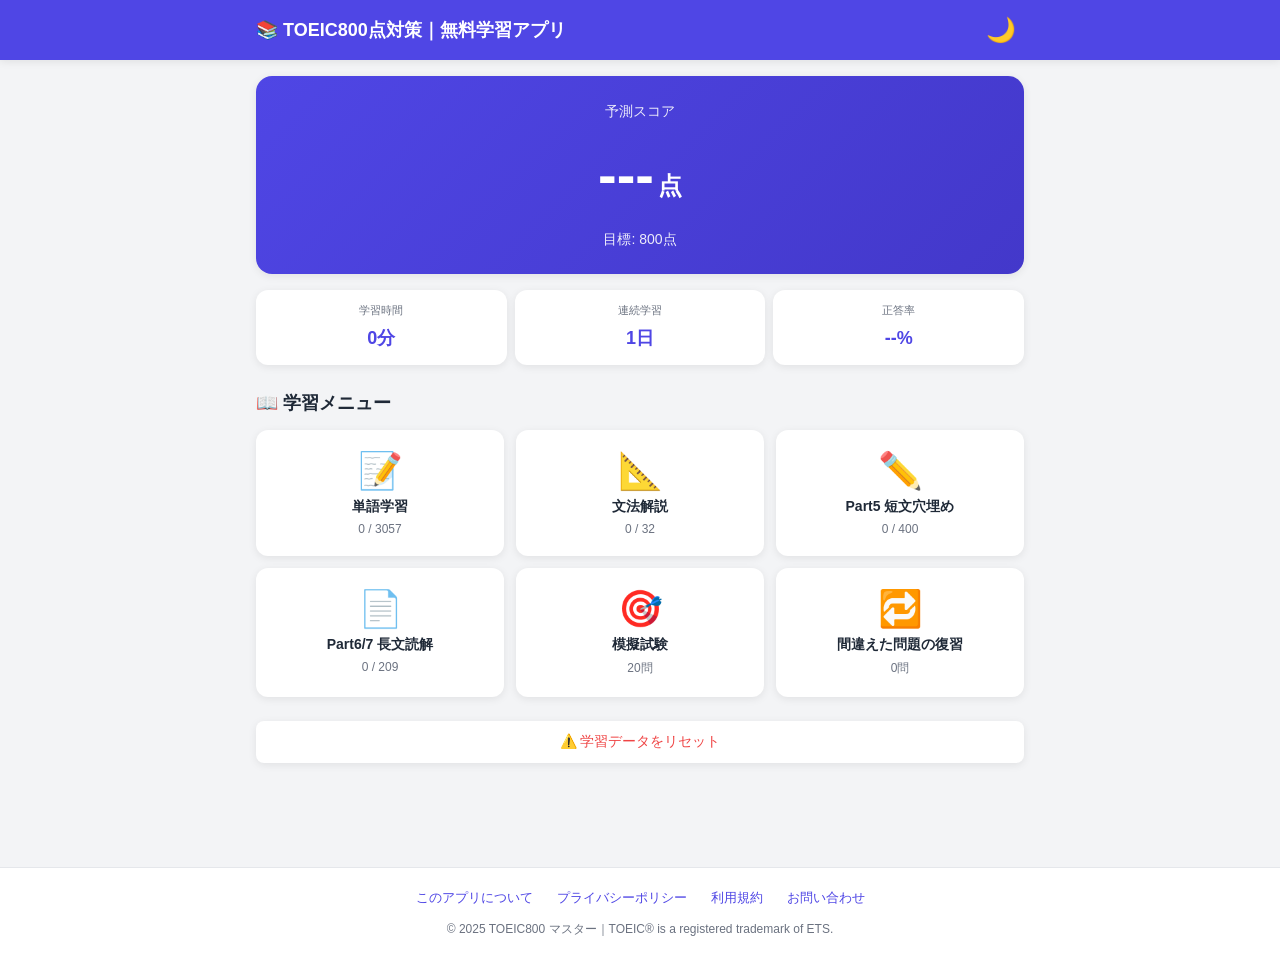
==== index.html @ ad7d113b "Simplify vocab buttons to prev and known only Remove '覚えてない' and '次へ' buttons from vocab screen. '覚え" ====
<!DOCTYPE html>
<html lang="ja">
<head>
  <meta charset="UTF-8">
  <meta name="viewport" content="width=device-width, initial-scale=1.0, maximum-scale=1.0, user-scalable=no">
  <meta name="theme-color" content="#4F46E5">

  <!-- 基本SEO -->
  <title>TOEIC800点対策アプリ｜無料で単語3000語・問題1000問以上を学習</title>
  <meta name="description" content="完全無料のTOEIC800点対策アプリ。単語3000語、文法32項目、Part5・Part6/7問題、模擬試験640問を収録。ログイン不要・スマホ対応・オフライン学習可能。今すぐブラウザで学習開始。">
  <meta name="keywords" content="TOEIC,TOEIC800,TOEIC対策,TOEIC無料,英語学習アプリ,TOEIC単語,TOEIC文法,TOEIC Part5,TOEIC模試,英語アプリ無料">
  <meta name="author" content="TOEIC800 マスター">
  <meta name="robots" content="index, follow">
  <link rel="canonical" href="https://tfb0011.github.io/">

  <!-- OGP（SNSシェア時の表示） -->
  <meta property="og:type" content="website">
  <meta property="og:url" content="https://tfb0011.github.io/">
  <meta property="og:title" content="TOEIC800点対策アプリ｜完全無料・登録不要">
  <meta property="og:description" content="単語3000語・問題1000問以上を無料で。ブラウザで今すぐ学習開始。">
  <meta property="og:image" content="https://tfb0011.github.io/ogp.png">
  <meta property="og:site_name" content="TOEIC800 マスター">
  <meta property="og:locale" content="ja_JP">

  <!-- Twitter Card -->
  <meta name="twitter:card" content="summary_large_image">
  <meta name="twitter:title" content="TOEIC800点対策アプリ｜完全無料">
  <meta name="twitter:description" content="単語3000語・問題1000問以上を無料で。">
  <meta name="twitter:image" content="https://tfb0011.github.io/ogp.png">

  <!-- PWA / アイコン -->
  <link rel="manifest" href="manifest.json">
  <link rel="icon" type="image/svg+xml" href="icon.svg">
  <link rel="apple-touch-icon" href="icon.svg">

  <!-- パフォーマンス：先読み -->
  <link rel="preload" href="style.css" as="style">
  <link rel="preload" href="app.js" as="script">

  <!-- スタイルシート -->
  <link rel="stylesheet" href="style.css">

  <!-- Google AdSense -->
  <script async src="https://pagead2.googlesyndication.com/pagead/js/adsbygoogle.js?client=ca-pub-6536288248858758"
     crossorigin="anonymous"></script>
</head>
<body>
  <!-- ヘッダー -->
  <header class="app-header">
    <div class="header-inner">
      <h1 class="app-title">📚 TOEIC800点対策｜無料学習アプリ</h1>
      <button id="themeToggle" class="theme-toggle" aria-label="テーマ切替">🌙</button>
    </div>
  </header>

  <!-- メインコンテンツ -->
  <main id="mainContent" class="main-content">
    <!-- ホーム画面 -->
    <section id="homeScreen" class="screen active">
      <div class="score-card">
        <div class="score-label">予測スコア</div>
        <div class="score-value"><span id="predictedScore">---</span><span class="score-unit">点</span></div>
        <div class="score-sub">目標: 800点</div>
      </div>

      <div class="stats-grid">
        <div class="stat-box">
          <div class="stat-label">学習時間</div>
          <div class="stat-value" id="totalTime">0分</div>
        </div>
        <div class="stat-box">
          <div class="stat-label">連続学習</div>
          <div class="stat-value" id="streakDays">0日</div>
        </div>
        <div class="stat-box">
          <div class="stat-label">正答率</div>
          <div class="stat-value" id="accuracy">--%</div>
        </div>
      </div>

      <h2 class="section-title">📖 学習メニュー</h2>
      <div class="menu-grid">
        <button class="menu-card" data-screen="vocab">
          <div class="menu-icon">📝</div>
          <div class="menu-title">単語学習</div>
          <div class="menu-progress" id="vocabProgress">0 / 0</div>
        </button>
        <button class="menu-card" data-screen="grammar">
          <div class="menu-icon">📐</div>
          <div class="menu-title">文法解説</div>
          <div class="menu-progress" id="grammarProgress">0 / 0</div>
        </button>
        <button class="menu-card" data-screen="part5">
          <div class="menu-icon">✏️</div>
          <div class="menu-title">Part5 短文穴埋め</div>
          <div class="menu-progress" id="part5Progress">0 / 0</div>
        </button>
        <button class="menu-card" data-screen="part67">
          <div class="menu-icon">📄</div>
          <div class="menu-title">Part6/7 長文読解</div>
          <div class="menu-progress" id="part67Progress">0 / 0</div>
        </button>
        <button class="menu-card" data-screen="mock">
          <div class="menu-icon">🎯</div>
          <div class="menu-title">模擬試験</div>
          <div class="menu-progress">20問</div>
        </button>
        <button class="menu-card" data-screen="review">
          <div class="menu-icon">🔁</div>
          <div class="menu-title">間違えた問題の復習</div>
          <div class="menu-progress" id="reviewCount">0問</div>
        </button>
      </div>

      <button id="resetBtn" class="reset-btn">⚠️ 学習データをリセット</button>
    </section>

    <!-- 単語学習画面 -->
    <section id="vocabScreen" class="screen">
      <button class="back-btn" data-screen="home">← ホームに戻る</button>
      <h2 class="screen-title">📝 単語学習</h2>
      <div class="progress-bar"><div class="progress-fill" id="vocabBar"></div></div>
      <div class="card-counter" id="vocabCounter">1 / 100</div>
      <div class="flashcard" id="flashcard">
        <div class="flashcard-inner">
          <div class="flashcard-front">
            <div class="word-english" id="wordEn">word</div>
            <div class="word-pos" id="wordPos">名詞</div>
            <div class="tap-hint">タップして意味を表示</div>
          </div>
          <div class="flashcard-back">
            <div class="word-japanese" id="wordJa">意味</div>
            <div class="word-example" id="wordEx">例文</div>
          </div>
        </div>
      </div>
      <div class="card-buttons">
        <button class="btn-prev" id="vocabPrev">← 前へ</button>
        <button class="btn-known" id="vocabKnown">✅ 覚えた</button>
      </div>
    </section>

    <!-- 文法解説画面 -->
    <section id="grammarScreen" class="screen">
      <button class="back-btn" data-screen="home">← ホームに戻る</button>
      <h2 class="screen-title">📐 文法解説</h2>
      <div id="grammarList" class="grammar-list"></div>
    </section>

    <!-- 文法詳細画面 -->
    <section id="grammarDetailScreen" class="screen">
      <button class="back-btn" data-screen="grammar">← 文法一覧に戻る</button>
      <h2 class="screen-title" id="grammarTitle"></h2>
      <div class="grammar-content" id="grammarContent"></div>
      <button class="btn-complete" id="grammarCompleteBtn">✅ 学習完了にする</button>
    </section>

    <!-- Part5画面 -->
    <section id="part5Screen" class="screen">
      <button class="back-btn" data-screen="home">← ホームに戻る</button>
      <h2 class="screen-title">✏️ Part5 短文穴埋め</h2>
      <div class="progress-bar"><div class="progress-fill" id="part5Bar"></div></div>
      <div class="card-counter" id="part5Counter">1 / 30</div>
      <div class="question-card" id="part5Question"></div>
      <div class="choices" id="part5Choices"></div>
      <div class="explanation" id="part5Explanation"></div>
      <div class="card-buttons">
        <button class="btn-prev" id="part5Prev">← 前へ</button>
        <button class="btn-next" id="part5Next">次へ →</button>
      </div>
    </section>

    <!-- Part6/7画面 -->
    <section id="part67Screen" class="screen">
      <button class="back-btn" data-screen="home">← ホームに戻る</button>
      <h2 class="screen-title">📄 Part6/7 長文読解</h2>
      <div class="card-counter" id="part67Counter">1 / 5</div>
      <div class="passage" id="part67Passage"></div>
      <div id="part67Questions"></div>
      <div class="card-buttons">
        <button class="btn-prev" id="part67Prev">← 前へ</button>
        <button class="btn-next" id="part67Next">次へ →</button>
      </div>
    </section>

    <!-- 模擬試験画面 -->
    <section id="mockScreen" class="screen">
      <button class="back-btn" data-screen="home">← ホームに戻る</button>
      <h2 class="screen-title">🎯 模擬試験（20問）</h2>
      <div id="mockIntro" class="mock-intro">
        <p>20問のミニ模擬試験です。</p>
        <p>制限時間：<strong>15分</strong></p>
        <p>本番のつもりで取り組みましょう！</p>
        <button id="mockStartBtn" class="btn-start">🚀 試験を開始する</button>
      </div>
      <div id="mockInProgress" class="hidden">
        <div class="mock-header">
          <div>問題 <span id="mockCurrent">1</span> / 20</div>
          <div class="timer" id="mockTimer">15:00</div>
        </div>
        <div class="question-card" id="mockQuestion"></div>
        <div class="choices" id="mockChoices"></div>
        <div class="card-buttons">
          <button class="btn-next" id="mockNextBtn">次の問題 →</button>
        </div>
      </div>
      <div id="mockResult" class="hidden">
        <h3>🎉 試験終了！</h3>
        <div class="result-score">
          <div>正解数</div>
          <div class="result-number"><span id="mockCorrect">0</span> / 20</div>
          <div>予測TOEICスコア</div>
          <div class="result-toeic"><span id="mockToeicScore">0</span>点</div>
        </div>
        <button id="mockRetryBtn" class="btn-start">もう一度挑戦</button>
      </div>
    </section>

    <!-- 復習画面 -->
    <section id="reviewScreen" class="screen">
      <button class="back-btn" data-screen="home">← ホームに戻る</button>
      <h2 class="screen-title">🔁 間違えた問題の復習</h2>
      <div id="reviewContent"></div>
    </section>
  </main>

  <!-- フッター -->
  <footer class="app-footer">
    <nav class="footer-nav">
      <a href="about.html">このアプリについて</a>
      <a href="privacy.html">プライバシーポリシー</a>
      <a href="terms.html">利用規約</a>
      <a href="contact.html">お問い合わせ</a>
    </nav>
    <p class="footer-copy">&copy; 2025 TOEIC800 マスター｜TOEIC® is a registered trademark of ETS.</p>
  </footer>

  <!-- スクリプト読み込み -->
<script src="data-vocab.js" defer></script>
<script src="data-grammar.js" defer></script>
<script src="data-part5.js" defer></script>
<script src="data-part67.js" defer></script>
<script src="data-mock.js" defer></script>
<script src="app.js" defer></script>

  <script type="application/ld+json">
  {
    "@context": "https://schema.org",
    "@type": "WebApplication",
    "name": "TOEIC800 マスター",
    "description": "完全無料のTOEIC800点対策学習アプリ",
    "url": "https://tfb0011.github.io/",
    "applicationCategory": "EducationalApplication",
    "operatingSystem": "Web Browser",
    "offers": {
      "@type": "Offer",
      "price": "0",
      "priceCurrency": "JPY"
    },
    "inLanguage": "ja"
  }
  </script>

  <script>
    // Service Worker登録（PWA対応）
    if ('serviceWorker' in navigator) {
      window.addEventListener('load', () => {
        navigator.serviceWorker.register('sw.js').catch(err => console.log('SW登録失敗:', err));
      });
    }
  </script>
</body>
</html>
---- style.css ----
/* ============ リセット & 基本設定 ============ */
* {
  margin: 0;
  padding: 0;
  box-sizing: border-box;
  -webkit-tap-highlight-color: transparent;
}

:root {
  --bg: #f3f4f6;
  --bg-card: #ffffff;
  --text: #1f2937;
  --text-sub: #6b7280;
  --primary: #4f46e5;
  --primary-dark: #4338ca;
  --success: #10b981;
  --danger: #ef4444;
  --warning: #f59e0b;
  --border: #e5e7eb;
  --shadow: 0 2px 8px rgba(0,0,0,0.08);
}

[data-theme="dark"] {
  --bg: #111827;
  --bg-card: #1f2937;
  --text: #f9fafb;
  --text-sub: #9ca3af;
  --primary: #818cf8;
  --primary-dark: #6366f1;
  --border: #374151;
  --shadow: 0 2px 8px rgba(0,0,0,0.4);
}

html, body {
  font-family: -apple-system, BlinkMacSystemFont, "Segoe UI", "Hiragino Sans", "Yu Gothic", sans-serif;
  background: var(--bg);
  color: var(--text);
  min-height: 100vh;
  line-height: 1.6;
  transition: background 0.3s, color 0.3s;
}

button {
  font-family: inherit;
  cursor: pointer;
  border: none;
  background: none;
  color: inherit;
}

/* ============ ヘッダー ============ */
.app-header {
  background: var(--primary);
  color: white;
  padding: 12px 0;
  position: sticky;
  top: 0;
  z-index: 100;
  box-shadow: var(--shadow);
}

.header-inner {
  max-width: 800px;
  margin: 0 auto;
  padding: 0 16px;
  display: flex;
  justify-content: space-between;
  align-items: center;
}

.app-title {
  font-size: 18px;
  font-weight: bold;
}

.theme-toggle {
  font-size: 24px;
  padding: 4px 8px;
  border-radius: 8px;
  transition: background 0.2s;
}

.theme-toggle:hover {
  background: rgba(255,255,255,0.2);
}

/* ============ メインコンテンツ ============ */
.main-content {
  max-width: 800px;
  margin: 0 auto;
  padding: 16px;
  padding-bottom: 80px;
}

.screen {
  display: none;
  animation: fadeIn 0.3s ease;
}

.screen.active {
  display: block;
}

@keyframes fadeIn {
  from { opacity: 0; transform: translateY(10px); }
  to { opacity: 1; transform: translateY(0); }
}

.hidden {
  display: none !important;
}

/* ============ ホーム画面 ============ */
.score-card {
  background: linear-gradient(135deg, var(--primary), var(--primary-dark));
  color: white;
  padding: 24px;
  border-radius: 16px;
  text-align: center;
  margin-bottom: 16px;
  box-shadow: var(--shadow);
}

.score-label {
  font-size: 14px;
  opacity: 0.9;
}

.score-value {
  font-size: 56px;
  font-weight: bold;
  margin: 8px 0;
}

.score-unit {
  font-size: 24px;
  margin-left: 4px;
}

.score-sub {
  font-size: 14px;
  opacity: 0.9;
}

.stats-grid {
  display: grid;
  grid-template-columns: repeat(3, 1fr);
  gap: 8px;
  margin-bottom: 24px;
}

.stat-box {
  background: var(--bg-card);
  padding: 12px 8px;
  border-radius: 12px;
  text-align: center;
  box-shadow: var(--shadow);
}

.stat-label {
  font-size: 11px;
  color: var(--text-sub);
  margin-bottom: 4px;
}

.stat-value {
  font-size: 18px;
  font-weight: bold;
  color: var(--primary);
}

.section-title {
  font-size: 18px;
  margin-bottom: 12px;
  color: var(--text);
}

.menu-grid {
  display: grid;
  grid-template-columns: repeat(2, 1fr);
  gap: 12px;
  margin-bottom: 24px;
}

.menu-card {
  background: var(--bg-card);
  padding: 20px 12px;
  border-radius: 12px;
  text-align: center;
  box-shadow: var(--shadow);
  transition: transform 0.2s, box-shadow 0.2s;
  display: flex;
  flex-direction: column;
  align-items: center;
  gap: 6px;
}

.menu-card:hover {
  transform: translateY(-2px);
  box-shadow: 0 4px 16px rgba(0,0,0,0.12);
}

.menu-card:active {
  transform: translateY(0);
}

.menu-icon {
  font-size: 36px;
}

.menu-title {
  font-size: 14px;
  font-weight: bold;
  color: var(--text);
}

.menu-progress {
  font-size: 12px;
  color: var(--text-sub);
}

.reset-btn {
  display: block;
  width: 100%;
  padding: 12px;
  background: var(--bg-card);
  color: var(--danger);
  border-radius: 8px;
  font-size: 14px;
  box-shadow: var(--shadow);
}

/* ============ 共通：戻るボタン・タイトル ============ */
.back-btn {
  display: inline-block;
  padding: 8px 16px;
  background: var(--bg-card);
  color: var(--primary);
  border-radius: 8px;
  font-size: 14px;
  margin-bottom: 16px;
  box-shadow: var(--shadow);
}

.screen-title {
  font-size: 22px;
  margin-bottom: 16px;
  color: var(--text);
}

/* ============ プログレスバー ============ */
.progress-bar {
  background: var(--border);
  height: 8px;
  border-radius: 4px;
  overflow: hidden;
  margin-bottom: 8px;
}

.progress-fill {
  background: var(--primary);
  height: 100%;
  width: 0%;
  transition: width 0.3s;
}

.card-counter {
  text-align: center;
  font-size: 14px;
  color: var(--text-sub);
  margin-bottom: 16px;
}

/* ============ 単語カード（フラッシュカード） ============ */
.flashcard {
  perspective: 1000px;
  margin-bottom: 16px;
  min-height: 280px;
  cursor: pointer;
}

.flashcard-inner {
  position: relative;
  width: 100%;
  min-height: 280px;
  transition: transform 0.6s;
  transform-style: preserve-3d;
}

.flashcard.flipped .flashcard-inner {
  transform: rotateY(180deg);
}

.flashcard-front, .flashcard-back {
  position: absolute;
  width: 100%;
  min-height: 280px;
  backface-visibility: hidden;
  background: var(--bg-card);
  border-radius: 16px;
  padding: 32px 20px;
  box-shadow: var(--shadow);
  display: flex;
  flex-direction: column;
  justify-content: center;
  align-items: center;
  text-align: center;
}

.flashcard-back {
  transform: rotateY(180deg);
}

.word-english {
  font-size: 38px;
  font-weight: bold;
  color: var(--primary);
  margin-bottom: 8px;
}

.word-pos {
  font-size: 14px;
  color: var(--text-sub);
  background: var(--bg);
  padding: 4px 12px;
  border-radius: 12px;
  margin-bottom: 24px;
}

.tap-hint {
  font-size: 13px;
  color: var(--text-sub);
}

.word-japanese {
  font-size: 28px;
  font-weight: bold;
  color: var(--text);
  margin-bottom: 16px;
}

.word-example {
  font-size: 15px;
  color: var(--text-sub);
  font-style: italic;
  padding: 0 12px;
}

/* ============ ボタン群 ============ */
.card-buttons {
  display: grid;
  grid-template-columns: 1fr 1fr;
  gap: 8px;
}

.card-buttons button {
  padding: 12px;
  border-radius: 8px;
  font-size: 14px;
  font-weight: bold;
  box-shadow: var(--shadow);
  transition: transform 0.1s;
}

.card-buttons button:active {
  transform: scale(0.97);
}

.btn-prev, .btn-next {
  background: var(--bg-card);
  color: var(--text);
}

.btn-known {
  background: var(--success);
  color: white;
}


/* ============ 文法 ============ */
.grammar-list {
  display: flex;
  flex-direction: column;
  gap: 8px;
}

.grammar-item {
  background: var(--bg-card);
  padding: 16px;
  border-radius: 12px;
  box-shadow: var(--shadow);
  display: flex;
  justify-content: space-between;
  align-items: center;
  text-align: left;
  width: 100%;
}

.grammar-item.completed {
  border-left: 4px solid var(--success);
}

.grammar-item-title {
  font-weight: bold;
  color: var(--text);
}

.grammar-item-status {
  font-size: 12px;
  color: var(--text-sub);
}

.grammar-content {
  background: var(--bg-card);
  padding: 20px;
  border-radius: 12px;
  box-shadow: var(--shadow);
  margin-bottom: 16px;
  line-height: 1.8;
}

.grammar-content h3 {
  color: var(--primary);
  margin: 16px 0 8px;
  font-size: 17px;
}

.grammar-content h3:first-child {
  margin-top: 0;
}

.grammar-content p {
  margin-bottom: 12px;
}

.grammar-content .example {
  background: var(--bg);
  padding: 12px;
  border-radius: 8px;
  margin: 8px 0;
  font-size: 14px;
  border-left: 3px solid var(--primary);
}

.btn-complete {
  display: block;
  width: 100%;
  padding: 14px;
  background: var(--success);
  color: white;
  border-radius: 8px;
  font-size: 15px;
  font-weight: bold;
  box-shadow: var(--shadow);
}

/* ============ 問題カード ============ */
.question-card {
  background: var(--bg-card);
  padding: 20px;
  border-radius: 12px;
  box-shadow: var(--shadow);
  margin-bottom: 16px;
  font-size: 16px;
  line-height: 1.7;
}

.choices {
  display: flex;
  flex-direction: column;
  gap: 8px;
  margin-bottom: 16px;
}

.choice-btn {
  background: var(--bg-card);
  padding: 14px 16px;
  border-radius: 10px;
  text-align: left;
  box-shadow: var(--shadow);
  font-size: 15px;
  transition: transform 0.1s;
  border: 2px solid transparent;
}

.choice-btn:hover {
  border-color: var(--primary);
}

.choice-btn.correct {
  background: var(--success);
  color: white;
  border-color: var(--success);
}

.choice-btn.incorrect {
  background: var(--danger);
  color: white;
  border-color: var(--danger);
}

.choice-btn:disabled {
  cursor: not-allowed;
}

.explanation {
  background: var(--bg-card);
  padding: 16px;
  border-radius: 12px;
  box-shadow: var(--shadow);
  margin-bottom: 16px;
  display: none;
  border-left: 4px solid var(--primary);
}

.explanation.show {
  display: block;
}

.explanation-title {
  font-weight: bold;
  color: var(--primary);
  margin-bottom: 8px;
}

/* ============ Part6/7 長文 ============ */
.passage {
  background: var(--bg-card);
  padding: 20px;
  border-radius: 12px;
  box-shadow: var(--shadow);
  margin-bottom: 16px;
  line-height: 1.8;
  font-size: 15px;
  white-space: pre-wrap;
}

.passage-title {
  font-weight: bold;
  font-size: 16px;
  margin-bottom: 8px;
  color: var(--primary);
}

/* ============ 模擬試験 ============ */
.mock-intro {
  background: var(--bg-card);
  padding: 24px;
  border-radius: 12px;
  box-shadow: var(--shadow);
  text-align: center;
}

.mock-intro p {
  margin-bottom: 12px;
}

.btn-start {
  display: block;
  width: 100%;
  padding: 16px;
  background: var(--primary);
  color: white;
  border-radius: 10px;
  font-size: 16px;
  font-weight: bold;
  margin-top: 16px;
  box-shadow: var(--shadow);
}

.mock-header {
  display: flex;
  justify-content: space-between;
  align-items: center;
  background: var(--bg-card);
  padding: 12px 16px;
  border-radius: 10px;
  margin-bottom: 16px;
  box-shadow: var(--shadow);
  font-weight: bold;
}

.timer {
  color: var(--danger);
  font-size: 18px;
}

.result-score {
  background: var(--bg-card);
  padding: 24px;
  border-radius: 12px;
  text-align: center;
  box-shadow: var(--shadow);
  margin: 16px 0;
}

.result-number {
  font-size: 36px;
  font-weight: bold;
  color: var(--primary);
  margin: 8px 0 16px;
}

.result-toeic {
  font-size: 48px;
  font-weight: bold;
  color: var(--success);
  margin-top: 8px;
}

/* ============ 復習画面 ============ */
.review-item {
  background: var(--bg-card);
  padding: 16px;
  border-radius: 12px;
  box-shadow: var(--shadow);
  margin-bottom: 12px;
}

.review-empty {
  text-align: center;
  padding: 40px 20px;
  color: var(--text-sub);
}

/* ============ レスポンシブ ============ */
@media (min-width: 600px) {
  .menu-grid {
    grid-template-columns: repeat(3, 1fr);
  }
  .word-english {
    font-size: 48px;
  }
}

/* ============ アプリフッター（index.html） ============ */
.app-footer {
  background: var(--bg-card);
  border-top: 1px solid var(--border);
  padding: 20px 16px;
  text-align: center;
  margin-top: 24px;
}

/* ============ サブページ共通 ============ */
.sub-page {
  max-width: 800px;
  margin: 0 auto;
  padding: 20px 16px 60px;
}

.sub-page-title {
  font-size: 24px;
  font-weight: bold;
  color: var(--text);
  margin: 16px 0 4px;
}

.sub-page-updated {
  font-size: 13px;
  color: var(--text-sub);
  margin-bottom: 20px;
}

.sub-page-card {
  background: var(--bg-card);
  border-radius: 12px;
  padding: 20px;
  margin-bottom: 16px;
  box-shadow: var(--shadow);
  line-height: 1.8;
}

.sub-page-card h3 {
  font-size: 17px;
  font-weight: bold;
  color: var(--primary);
  margin-bottom: 12px;
  padding-bottom: 8px;
  border-bottom: 1px solid var(--border);
}

.sub-page-card p {
  margin-bottom: 10px;
  color: var(--text);
}

.sub-page-card p:last-child {
  margin-bottom: 0;
}

.sub-page-card a {
  color: var(--primary);
  text-decoration: underline;
}

.sub-page-list {
  padding-left: 20px;
  margin-top: 8px;
}

.sub-page-list li {
  margin-bottom: 8px;
  color: var(--text);
}

/* ============ フッター（サブページ共通） ============ */
.sub-page-footer {
  background: var(--bg-card);
  border-top: 1px solid var(--border);
  padding: 24px 16px;
  text-align: center;
  margin-top: 24px;
}

.footer-nav {
  display: flex;
  flex-wrap: wrap;
  justify-content: center;
  gap: 8px 16px;
  margin-bottom: 12px;
}

.footer-nav a {
  font-size: 13px;
  color: var(--primary);
  text-decoration: none;
}

.footer-nav a:hover {
  text-decoration: underline;
}

.footer-copy {
  font-size: 12px;
  color: var(--text-sub);
}

/* ============ About ページ ============ */
.about-hero {
  text-align: center;
  padding: 32px 20px;
}

.about-icon {
  font-size: 56px;
  margin-bottom: 12px;
}

.about-app-name {
  font-size: 22px;
  font-weight: bold;
  color: var(--primary);
  margin-bottom: 8px;
  border: none;
  padding: 0;
}

.about-tagline {
  font-size: 15px;
  color: var(--text-sub);
  margin-bottom: 0;
}

.about-features {
  display: flex;
  flex-direction: column;
  gap: 16px;
}

.about-feature-item {
  display: flex;
  gap: 14px;
  align-items: flex-start;
}

.about-feature-icon {
  font-size: 28px;
  flex-shrink: 0;
  margin-top: 2px;
}

.about-feature-item strong {
  display: block;
  margin-bottom: 4px;
  color: var(--text);
}

.about-feature-item p {
  font-size: 14px;
  color: var(--text-sub);
  margin: 0;
}

.about-table {
  width: 100%;
  border-collapse: collapse;
  font-size: 14px;
}

.about-table td {
  padding: 10px 8px;
  border-bottom: 1px solid var(--border);
  vertical-align: top;
}

.about-table td:first-child {
  color: var(--text-sub);
  width: 40%;
  font-weight: bold;
}

.about-table tr:last-child td {
  border-bottom: none;
}

/* ============ Contact ページ ============ */
.contact-email-btn {
  display: inline-block;
  background: var(--primary);
  color: white !important;
  text-decoration: none !important;
  padding: 14px 24px;
  border-radius: 10px;
  font-size: 16px;
  font-weight: bold;
  margin-top: 8px;
  transition: background 0.2s;
}

.contact-email-btn:hover {
  background: var(--primary-dark);
}

.contact-form {
  display: flex;
  flex-direction: column;
  gap: 16px;
}

.form-group {
  display: flex;
  flex-direction: column;
  gap: 6px;
}

.form-label {
  font-size: 14px;
  font-weight: bold;
  color: var(--text);
}

.required {
  display: inline-block;
  background: var(--danger);
  color: white;
  font-size: 11px;
  padding: 1px 6px;
  border-radius: 4px;
  margin-left: 6px;
  vertical-align: middle;
}

.form-input {
  width: 100%;
  padding: 12px 14px;
  border: 2px solid var(--border);
  border-radius: 8px;
  font-size: 15px;
  font-family: inherit;
  background: var(--bg);
  color: var(--text);
  transition: border-color 0.2s;
  outline: none;
}

.form-input:focus {
  border-color: var(--primary);
}

.form-textarea {
  min-height: 140px;
  resize: vertical;
}

.contact-submit-btn {
  width: 100%;
  padding: 14px;
  background: var(--primary);
  color: white;
  border-radius: 10px;
  font-size: 16px;
  font-weight: bold;
  cursor: pointer;
  border: none;
  transition: background 0.2s;
  font-family: inherit;
}

.contact-submit-btn:hover {
  background: var(--primary-dark);
}

.contact-sent {
  background: #d1fae5;
  border: 1px solid var(--success);
  border-radius: 10px;
  padding: 20px;
  text-align: center;
  color: #065f46;
}

[data-theme="dark"] .contact-sent {
  background: #064e3b;
  color: #a7f3d0;
}

/* ============ FAQ ============ */
.faq-list {
  display: flex;
  flex-direction: column;
  gap: 4px;
}

.faq-list dt {
  font-weight: bold;
  color: var(--text);
  margin-top: 14px;
  font-size: 15px;
}

.faq-list dd {
  color: var(--text-sub);
  margin-left: 0;
  padding-left: 12px;
  border-left: 3px solid var(--border);
  font-size: 14px;
  margin-top: 4px;
}

/* ============ レスポンシブ（サブページ） ============ */
@media (min-width: 600px) {
  .about-features {
    gap: 20px;
  }
  .footer-nav {
    gap: 8px 24px;
  }
}
---- style.css ----
/* ============ リセット & 基本設定 ============ */
* {
  margin: 0;
  padding: 0;
  box-sizing: border-box;
  -webkit-tap-highlight-color: transparent;
}

:root {
  --bg: #f3f4f6;
  --bg-card: #ffffff;
  --text: #1f2937;
  --text-sub: #6b7280;
  --primary: #4f46e5;
  --primary-dark: #4338ca;
  --success: #10b981;
  --danger: #ef4444;
  --warning: #f59e0b;
  --border: #e5e7eb;
  --shadow: 0 2px 8px rgba(0,0,0,0.08);
}

[data-theme="dark"] {
  --bg: #111827;
  --bg-card: #1f2937;
  --text: #f9fafb;
  --text-sub: #9ca3af;
  --primary: #818cf8;
  --primary-dark: #6366f1;
  --border: #374151;
  --shadow: 0 2px 8px rgba(0,0,0,0.4);
}

html, body {
  font-family: -apple-system, BlinkMacSystemFont, "Segoe UI", "Hiragino Sans", "Yu Gothic", sans-serif;
  background: var(--bg);
  color: var(--text);
  min-height: 100vh;
  line-height: 1.6;
  transition: background 0.3s, color 0.3s;
}

button {
  font-family: inherit;
  cursor: pointer;
  border: none;
  background: none;
  color: inherit;
}

/* ============ ヘッダー ============ */
.app-header {
  background: var(--primary);
  color: white;
  padding: 12px 0;
  position: sticky;
  top: 0;
  z-index: 100;
  box-shadow: var(--shadow);
}

.header-inner {
  max-width: 800px;
  margin: 0 auto;
  padding: 0 16px;
  display: flex;
  justify-content: space-between;
  align-items: center;
}

.app-title {
  font-size: 18px;
  font-weight: bold;
}

.theme-toggle {
  font-size: 24px;
  padding: 4px 8px;
  border-radius: 8px;
  transition: background 0.2s;
}

.theme-toggle:hover {
  background: rgba(255,255,255,0.2);
}

/* ============ メインコンテンツ ============ */
.main-content {
  max-width: 800px;
  margin: 0 auto;
  padding: 16px;
  padding-bottom: 80px;
}

.screen {
  display: none;
  animation: fadeIn 0.3s ease;
}

.screen.active {
  display: block;
}

@keyframes fadeIn {
  from { opacity: 0; transform: translateY(10px); }
  to { opacity: 1; transform: translateY(0); }
}

.hidden {
  display: none !important;
}

/* ============ ホーム画面 ============ */
.score-card {
  background: linear-gradient(135deg, var(--primary), var(--primary-dark));
  color: white;
  padding: 24px;
  border-radius: 16px;
  text-align: center;
  margin-bottom: 16px;
  box-shadow: var(--shadow);
}

.score-label {
  font-size: 14px;
  opacity: 0.9;
}

.score-value {
  font-size: 56px;
  font-weight: bold;
  margin: 8px 0;
}

.score-unit {
  font-size: 24px;
  margin-left: 4px;
}

.score-sub {
  font-size: 14px;
  opacity: 0.9;
}

.stats-grid {
  display: grid;
  grid-template-columns: repeat(3, 1fr);
  gap: 8px;
  margin-bottom: 24px;
}

.stat-box {
  background: var(--bg-card);
  padding: 12px 8px;
  border-radius: 12px;
  text-align: center;
  box-shadow: var(--shadow);
}

.stat-label {
  font-size: 11px;
  color: var(--text-sub);
  margin-bottom: 4px;
}

.stat-value {
  font-size: 18px;
  font-weight: bold;
  color: var(--primary);
}

.section-title {
  font-size: 18px;
  margin-bottom: 12px;
  color: var(--text);
}

.menu-grid {
  display: grid;
  grid-template-columns: repeat(2, 1fr);
  gap: 12px;
  margin-bottom: 24px;
}

.menu-card {
  background: var(--bg-card);
  padding: 20px 12px;
  border-radius: 12px;
  text-align: center;
  box-shadow: var(--shadow);
  transition: transform 0.2s, box-shadow 0.2s;
  display: flex;
  flex-direction: column;
  align-items: center;
  gap: 6px;
}

.menu-card:hover {
  transform: translateY(-2px);
  box-shadow: 0 4px 16px rgba(0,0,0,0.12);
}

.menu-card:active {
  transform: translateY(0);
}

.menu-icon {
  font-size: 36px;
}

.menu-title {
  font-size: 14px;
  font-weight: bold;
  color: var(--text);
}

.menu-progress {
  font-size: 12px;
  color: var(--text-sub);
}

.reset-btn {
  display: block;
  width: 100%;
  padding: 12px;
  background: var(--bg-card);
  color: var(--danger);
  border-radius: 8px;
  font-size: 14px;
  box-shadow: var(--shadow);
}

/* ============ 共通：戻るボタン・タイトル ============ */
.back-btn {
  display: inline-block;
  padding: 8px 16px;
  background: var(--bg-card);
  color: var(--primary);
  border-radius: 8px;
  font-size: 14px;
  margin-bottom: 16px;
  box-shadow: var(--shadow);
}

.screen-title {
  font-size: 22px;
  margin-bottom: 16px;
  color: var(--text);
}

/* ============ プログレスバー ============ */
.progress-bar {
  background: var(--border);
  height: 8px;
  border-radius: 4px;
  overflow: hidden;
  margin-bottom: 8px;
}

.progress-fill {
  background: var(--primary);
  height: 100%;
  width: 0%;
  transition: width 0.3s;
}

.card-counter {
  text-align: center;
  font-size: 14px;
  color: var(--text-sub);
  margin-bottom: 16px;
}

/* ============ 単語カード（フラッシュカード） ============ */
.flashcard {
  perspective: 1000px;
  margin-bottom: 16px;
  min-height: 280px;
  cursor: pointer;
}

.flashcard-inner {
  position: relative;
  width: 100%;
  min-height: 280px;
  transition: transform 0.6s;
  transform-style: preserve-3d;
}

.flashcard.flipped .flashcard-inner {
  transform: rotateY(180deg);
}

.flashcard-front, .flashcard-back {
  position: absolute;
  width: 100%;
  min-height: 280px;
  backface-visibility: hidden;
  background: var(--bg-card);
  border-radius: 16px;
  padding: 32px 20px;
  box-shadow: var(--shadow);
  display: flex;
  flex-direction: column;
  justify-content: center;
  align-items: center;
  text-align: center;
}

.flashcard-back {
  transform: rotateY(180deg);
}

.word-english {
  font-size: 38px;
  font-weight: bold;
  color: var(--primary);
  margin-bottom: 8px;
}

.word-pos {
  font-size: 14px;
  color: var(--text-sub);
  background: var(--bg);
  padding: 4px 12px;
  border-radius: 12px;
  margin-bottom: 24px;
}

.tap-hint {
  font-size: 13px;
  color: var(--text-sub);
}

.word-japanese {
  font-size: 28px;
  font-weight: bold;
  color: var(--text);
  margin-bottom: 16px;
}

.word-example {
  font-size: 15px;
  color: var(--text-sub);
  font-style: italic;
  padding: 0 12px;
}

/* ============ ボタン群 ============ */
.card-buttons {
  display: grid;
  grid-template-columns: 1fr 1fr;
  gap: 8px;
}

.card-buttons button {
  padding: 12px;
  border-radius: 8px;
  font-size: 14px;
  font-weight: bold;
  box-shadow: var(--shadow);
  transition: transform 0.1s;
}

.card-buttons button:active {
  transform: scale(0.97);
}

.btn-prev, .btn-next {
  background: var(--bg-card);
  color: var(--text);
}

.btn-known {
  background: var(--success);
  color: white;
}


/* ============ 文法 ============ */
.grammar-list {
  display: flex;
  flex-direction: column;
  gap: 8px;
}

.grammar-item {
  background: var(--bg-card);
  padding: 16px;
  border-radius: 12px;
  box-shadow: var(--shadow);
  display: flex;
  justify-content: space-between;
  align-items: center;
  text-align: left;
  width: 100%;
}

.grammar-item.completed {
  border-left: 4px solid var(--success);
}

.grammar-item-title {
  font-weight: bold;
  color: var(--text);
}

.grammar-item-status {
  font-size: 12px;
  color: var(--text-sub);
}

.grammar-content {
  background: var(--bg-card);
  padding: 20px;
  border-radius: 12px;
  box-shadow: var(--shadow);
  margin-bottom: 16px;
  line-height: 1.8;
}

.grammar-content h3 {
  color: var(--primary);
  margin: 16px 0 8px;
  font-size: 17px;
}

.grammar-content h3:first-child {
  margin-top: 0;
}

.grammar-content p {
  margin-bottom: 12px;
}

.grammar-content .example {
  background: var(--bg);
  padding: 12px;
  border-radius: 8px;
  margin: 8px 0;
  font-size: 14px;
  border-left: 3px solid var(--primary);
}

.btn-complete {
  display: block;
  width: 100%;
  padding: 14px;
  background: var(--success);
  color: white;
  border-radius: 8px;
  font-size: 15px;
  font-weight: bold;
  box-shadow: var(--shadow);
}

/* ============ 問題カード ============ */
.question-card {
  background: var(--bg-card);
  padding: 20px;
  border-radius: 12px;
  box-shadow: var(--shadow);
  margin-bottom: 16px;
  font-size: 16px;
  line-height: 1.7;
}

.choices {
  display: flex;
  flex-direction: column;
  gap: 8px;
  margin-bottom: 16px;
}

.choice-btn {
  background: var(--bg-card);
  padding: 14px 16px;
  border-radius: 10px;
  text-align: left;
  box-shadow: var(--shadow);
  font-size: 15px;
  transition: transform 0.1s;
  border: 2px solid transparent;
}

.choice-btn:hover {
  border-color: var(--primary);
}

.choice-btn.correct {
  background: var(--success);
  color: white;
  border-color: var(--success);
}

.choice-btn.incorrect {
  background: var(--danger);
  color: white;
  border-color: var(--danger);
}

.choice-btn:disabled {
  cursor: not-allowed;
}

.explanation {
  background: var(--bg-card);
  padding: 16px;
  border-radius: 12px;
  box-shadow: var(--shadow);
  margin-bottom: 16px;
  display: none;
  border-left: 4px solid var(--primary);
}

.explanation.show {
  display: block;
}

.explanation-title {
  font-weight: bold;
  color: var(--primary);
  margin-bottom: 8px;
}

/* ============ Part6/7 長文 ============ */
.passage {
  background: var(--bg-card);
  padding: 20px;
  border-radius: 12px;
  box-shadow: var(--shadow);
  margin-bottom: 16px;
  line-height: 1.8;
  font-size: 15px;
  white-space: pre-wrap;
}

.passage-title {
  font-weight: bold;
  font-size: 16px;
  margin-bottom: 8px;
  color: var(--primary);
}

/* ============ 模擬試験 ============ */
.mock-intro {
  background: var(--bg-card);
  padding: 24px;
  border-radius: 12px;
  box-shadow: var(--shadow);
  text-align: center;
}

.mock-intro p {
  margin-bottom: 12px;
}

.btn-start {
  display: block;
  width: 100%;
  padding: 16px;
  background: var(--primary);
  color: white;
  border-radius: 10px;
  font-size: 16px;
  font-weight: bold;
  margin-top: 16px;
  box-shadow: var(--shadow);
}

.mock-header {
  display: flex;
  justify-content: space-between;
  align-items: center;
  background: var(--bg-card);
  padding: 12px 16px;
  border-radius: 10px;
  margin-bottom: 16px;
  box-shadow: var(--shadow);
  font-weight: bold;
}

.timer {
  color: var(--danger);
  font-size: 18px;
}

.result-score {
  background: var(--bg-card);
  padding: 24px;
  border-radius: 12px;
  text-align: center;
  box-shadow: var(--shadow);
  margin: 16px 0;
}

.result-number {
  font-size: 36px;
  font-weight: bold;
  color: var(--primary);
  margin: 8px 0 16px;
}

.result-toeic {
  font-size: 48px;
  font-weight: bold;
  color: var(--success);
  margin-top: 8px;
}

/* ============ 復習画面 ============ */
.review-item {
  background: var(--bg-card);
  padding: 16px;
  border-radius: 12px;
  box-shadow: var(--shadow);
  margin-bottom: 12px;
}

.review-empty {
  text-align: center;
  padding: 40px 20px;
  color: var(--text-sub);
}

/* ============ レスポンシブ ============ */
@media (min-width: 600px) {
  .menu-grid {
    grid-template-columns: repeat(3, 1fr);
  }
  .word-english {
    font-size: 48px;
  }
}

/* ============ アプリフッター（index.html） ============ */
.app-footer {
  background: var(--bg-card);
  border-top: 1px solid var(--border);
  padding: 20px 16px;
  text-align: center;
  margin-top: 24px;
}

/* ============ サブページ共通 ============ */
.sub-page {
  max-width: 800px;
  margin: 0 auto;
  padding: 20px 16px 60px;
}

.sub-page-title {
  font-size: 24px;
  font-weight: bold;
  color: var(--text);
  margin: 16px 0 4px;
}

.sub-page-updated {
  font-size: 13px;
  color: var(--text-sub);
  margin-bottom: 20px;
}

.sub-page-card {
  background: var(--bg-card);
  border-radius: 12px;
  padding: 20px;
  margin-bottom: 16px;
  box-shadow: var(--shadow);
  line-height: 1.8;
}

.sub-page-card h3 {
  font-size: 17px;
  font-weight: bold;
  color: var(--primary);
  margin-bottom: 12px;
  padding-bottom: 8px;
  border-bottom: 1px solid var(--border);
}

.sub-page-card p {
  margin-bottom: 10px;
  color: var(--text);
}

.sub-page-card p:last-child {
  margin-bottom: 0;
}

.sub-page-card a {
  color: var(--primary);
  text-decoration: underline;
}

.sub-page-list {
  padding-left: 20px;
  margin-top: 8px;
}

.sub-page-list li {
  margin-bottom: 8px;
  color: var(--text);
}

/* ============ フッター（サブページ共通） ============ */
.sub-page-footer {
  background: var(--bg-card);
  border-top: 1px solid var(--border);
  padding: 24px 16px;
  text-align: center;
  margin-top: 24px;
}

.footer-nav {
  display: flex;
  flex-wrap: wrap;
  justify-content: center;
  gap: 8px 16px;
  margin-bottom: 12px;
}

.footer-nav a {
  font-size: 13px;
  color: var(--primary);
  text-decoration: none;
}

.footer-nav a:hover {
  text-decoration: underline;
}

.footer-copy {
  font-size: 12px;
  color: var(--text-sub);
}

/* ============ About ページ ============ */
.about-hero {
  text-align: center;
  padding: 32px 20px;
}

.about-icon {
  font-size: 56px;
  margin-bottom: 12px;
}

.about-app-name {
  font-size: 22px;
  font-weight: bold;
  color: var(--primary);
  margin-bottom: 8px;
  border: none;
  padding: 0;
}

.about-tagline {
  font-size: 15px;
  color: var(--text-sub);
  margin-bottom: 0;
}

.about-features {
  display: flex;
  flex-direction: column;
  gap: 16px;
}

.about-feature-item {
  display: flex;
  gap: 14px;
  align-items: flex-start;
}

.about-feature-icon {
  font-size: 28px;
  flex-shrink: 0;
  margin-top: 2px;
}

.about-feature-item strong {
  display: block;
  margin-bottom: 4px;
  color: var(--text);
}

.about-feature-item p {
  font-size: 14px;
  color: var(--text-sub);
  margin: 0;
}

.about-table {
  width: 100%;
  border-collapse: collapse;
  font-size: 14px;
}

.about-table td {
  padding: 10px 8px;
  border-bottom: 1px solid var(--border);
  vertical-align: top;
}

.about-table td:first-child {
  color: var(--text-sub);
  width: 40%;
  font-weight: bold;
}

.about-table tr:last-child td {
  border-bottom: none;
}

/* ============ Contact ページ ============ */
.contact-email-btn {
  display: inline-block;
  background: var(--primary);
  color: white !important;
  text-decoration: none !important;
  padding: 14px 24px;
  border-radius: 10px;
  font-size: 16px;
  font-weight: bold;
  margin-top: 8px;
  transition: background 0.2s;
}

.contact-email-btn:hover {
  background: var(--primary-dark);
}

.contact-form {
  display: flex;
  flex-direction: column;
  gap: 16px;
}

.form-group {
  display: flex;
  flex-direction: column;
  gap: 6px;
}

.form-label {
  font-size: 14px;
  font-weight: bold;
  color: var(--text);
}

.required {
  display: inline-block;
  background: var(--danger);
  color: white;
  font-size: 11px;
  padding: 1px 6px;
  border-radius: 4px;
  margin-left: 6px;
  vertical-align: middle;
}

.form-input {
  width: 100%;
  padding: 12px 14px;
  border: 2px solid var(--border);
  border-radius: 8px;
  font-size: 15px;
  font-family: inherit;
  background: var(--bg);
  color: var(--text);
  transition: border-color 0.2s;
  outline: none;
}

.form-input:focus {
  border-color: var(--primary);
}

.form-textarea {
  min-height: 140px;
  resize: vertical;
}

.contact-submit-btn {
  width: 100%;
  padding: 14px;
  background: var(--primary);
  color: white;
  border-radius: 10px;
  font-size: 16px;
  font-weight: bold;
  cursor: pointer;
  border: none;
  transition: background 0.2s;
  font-family: inherit;
}

.contact-submit-btn:hover {
  background: var(--primary-dark);
}

.contact-sent {
  background: #d1fae5;
  border: 1px solid var(--success);
  border-radius: 10px;
  padding: 20px;
  text-align: center;
  color: #065f46;
}

[data-theme="dark"] .contact-sent {
  background: #064e3b;
  color: #a7f3d0;
}

/* ============ FAQ ============ */
.faq-list {
  display: flex;
  flex-direction: column;
  gap: 4px;
}

.faq-list dt {
  font-weight: bold;
  color: var(--text);
  margin-top: 14px;
  font-size: 15px;
}

.faq-list dd {
  color: var(--text-sub);
  margin-left: 0;
  padding-left: 12px;
  border-left: 3px solid var(--border);
  font-size: 14px;
  margin-top: 4px;
}

/* ============ レスポンシブ（サブページ） ============ */
@media (min-width: 600px) {
  .about-features {
    gap: 20px;
  }
  .footer-nav {
    gap: 8px 24px;
  }
}
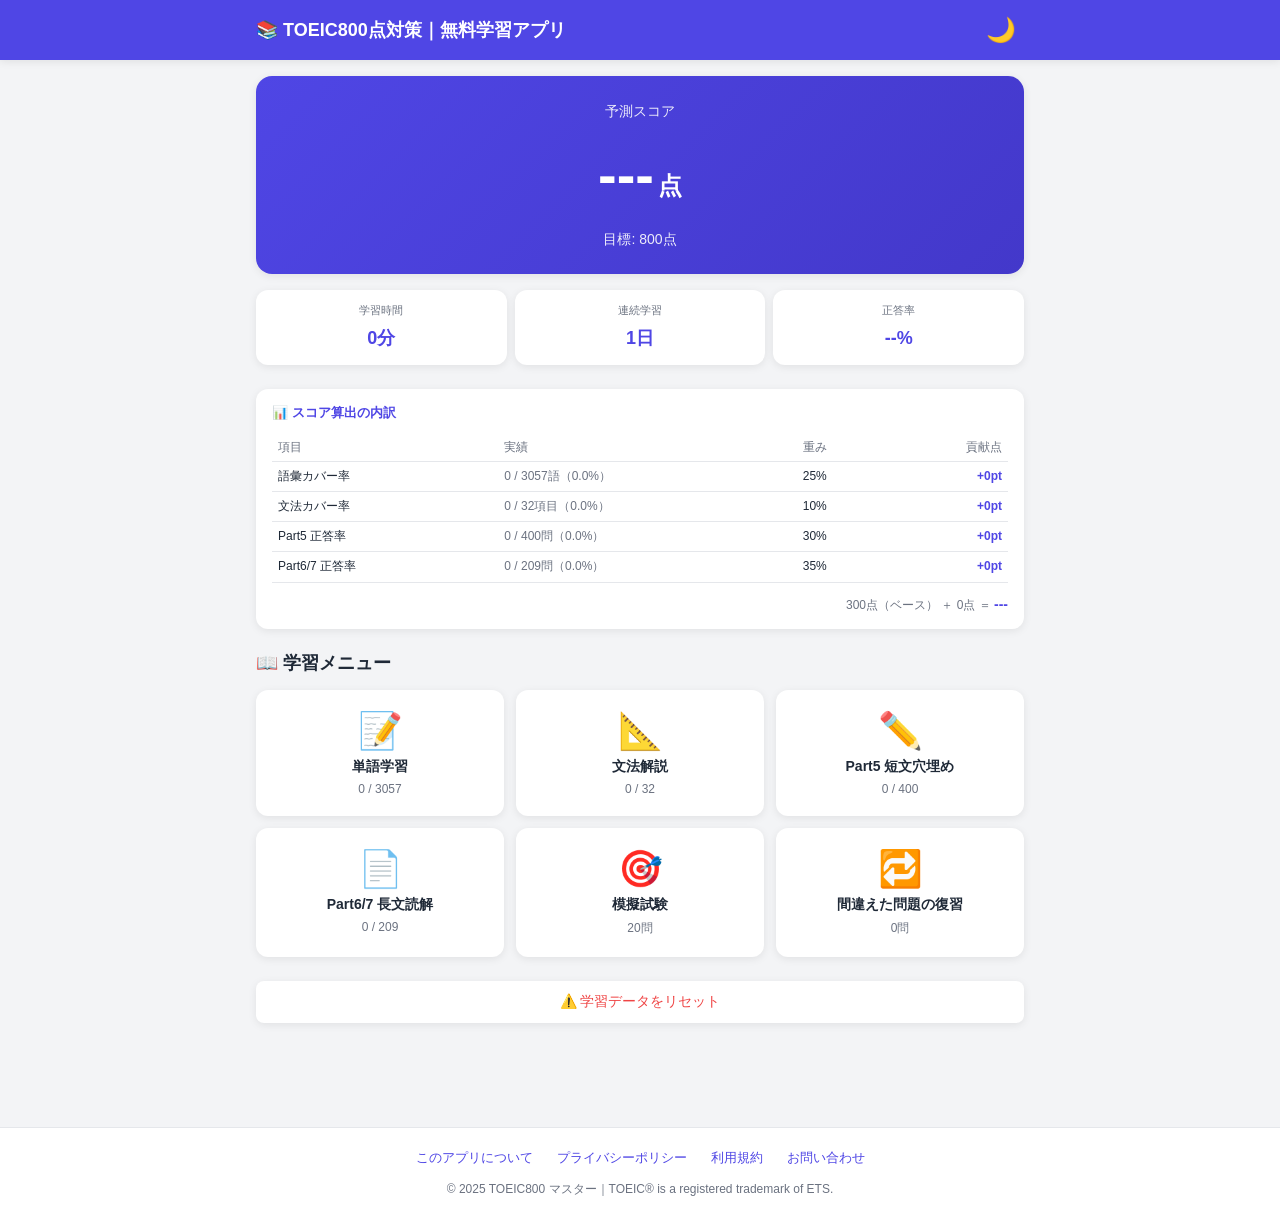
==== commit 3b5db0d2: "Revise score prediction logic and show breakdown on home screen Old logic issues: - Vocab/grammar we" ====
--- a/index.html
+++ b/index.html
@@ -77,6 +77,8 @@
           <div class="stat-value" id="accuracy">--%</div>
         </div>
       </div>
+
+      <div id="scoreBreakdown" class="score-breakdown"></div>
 
       <h2 class="section-title">📖 学習メニュー</h2>
       <div class="menu-grid">
@@ -236,12 +238,12 @@
   </footer>
 
   <!-- スクリプト読み込み -->
-<script src="data-vocab.js" defer></script>
-<script src="data-grammar.js" defer></script>
-<script src="data-part5.js" defer></script>
-<script src="data-part67.js" defer></script>
-<script src="data-mock.js" defer></script>
-<script src="app.js" defer></script>
+<script src="data-vocab.js"></script>
+<script src="data-grammar.js"></script>
+<script src="data-part5.js"></script>
+<script src="data-part67.js"></script>
+<script src="data-mock.js"></script>
+<script src="app.js"></script>
 
   <script type="application/ld+json">
   {
--- a/style.css
+++ b/style.css
@@ -230,6 +230,68 @@
   box-shadow: var(--shadow);
 }
 
+/* ============ スコア内訳 ============ */
+.score-breakdown {
+  background: var(--bg-card);
+  border-radius: 12px;
+  padding: 14px 16px;
+  margin-bottom: 20px;
+  box-shadow: var(--shadow);
+}
+
+.breakdown-title {
+  font-weight: 600;
+  color: var(--primary);
+  font-size: 13px;
+  margin-bottom: 10px;
+}
+
+.breakdown-table {
+  width: 100%;
+  border-collapse: collapse;
+  font-size: 12px;
+}
+
+.breakdown-table th {
+  color: var(--text-sub);
+  font-weight: 500;
+  padding: 4px 6px;
+  border-bottom: 1px solid var(--border);
+  text-align: left;
+}
+
+.breakdown-table td {
+  padding: 5px 6px;
+  color: var(--text);
+  border-bottom: 1px solid var(--border);
+}
+
+.breakdown-table td:nth-child(2) {
+  color: var(--text-sub);
+}
+
+.breakdown-table td:last-child {
+  color: var(--primary);
+  font-weight: 600;
+  text-align: right;
+}
+
+.breakdown-table th:last-child {
+  text-align: right;
+}
+
+.breakdown-formula {
+  text-align: right;
+  color: var(--text-sub);
+  font-size: 12px;
+  margin-top: 10px;
+}
+
+.breakdown-formula strong {
+  color: var(--primary);
+  font-size: 14px;
+}
+
 /* ============ 共通：戻るボタン・タイトル ============ */
 .back-btn {
   display: inline-block;
--- a/style.css
+++ b/style.css
@@ -230,6 +230,68 @@
   box-shadow: var(--shadow);
 }
 
+/* ============ スコア内訳 ============ */
+.score-breakdown {
+  background: var(--bg-card);
+  border-radius: 12px;
+  padding: 14px 16px;
+  margin-bottom: 20px;
+  box-shadow: var(--shadow);
+}
+
+.breakdown-title {
+  font-weight: 600;
+  color: var(--primary);
+  font-size: 13px;
+  margin-bottom: 10px;
+}
+
+.breakdown-table {
+  width: 100%;
+  border-collapse: collapse;
+  font-size: 12px;
+}
+
+.breakdown-table th {
+  color: var(--text-sub);
+  font-weight: 500;
+  padding: 4px 6px;
+  border-bottom: 1px solid var(--border);
+  text-align: left;
+}
+
+.breakdown-table td {
+  padding: 5px 6px;
+  color: var(--text);
+  border-bottom: 1px solid var(--border);
+}
+
+.breakdown-table td:nth-child(2) {
+  color: var(--text-sub);
+}
+
+.breakdown-table td:last-child {
+  color: var(--primary);
+  font-weight: 600;
+  text-align: right;
+}
+
+.breakdown-table th:last-child {
+  text-align: right;
+}
+
+.breakdown-formula {
+  text-align: right;
+  color: var(--text-sub);
+  font-size: 12px;
+  margin-top: 10px;
+}
+
+.breakdown-formula strong {
+  color: var(--primary);
+  font-size: 14px;
+}
+
 /* ============ 共通：戻るボタン・タイトル ============ */
 .back-btn {
   display: inline-block;
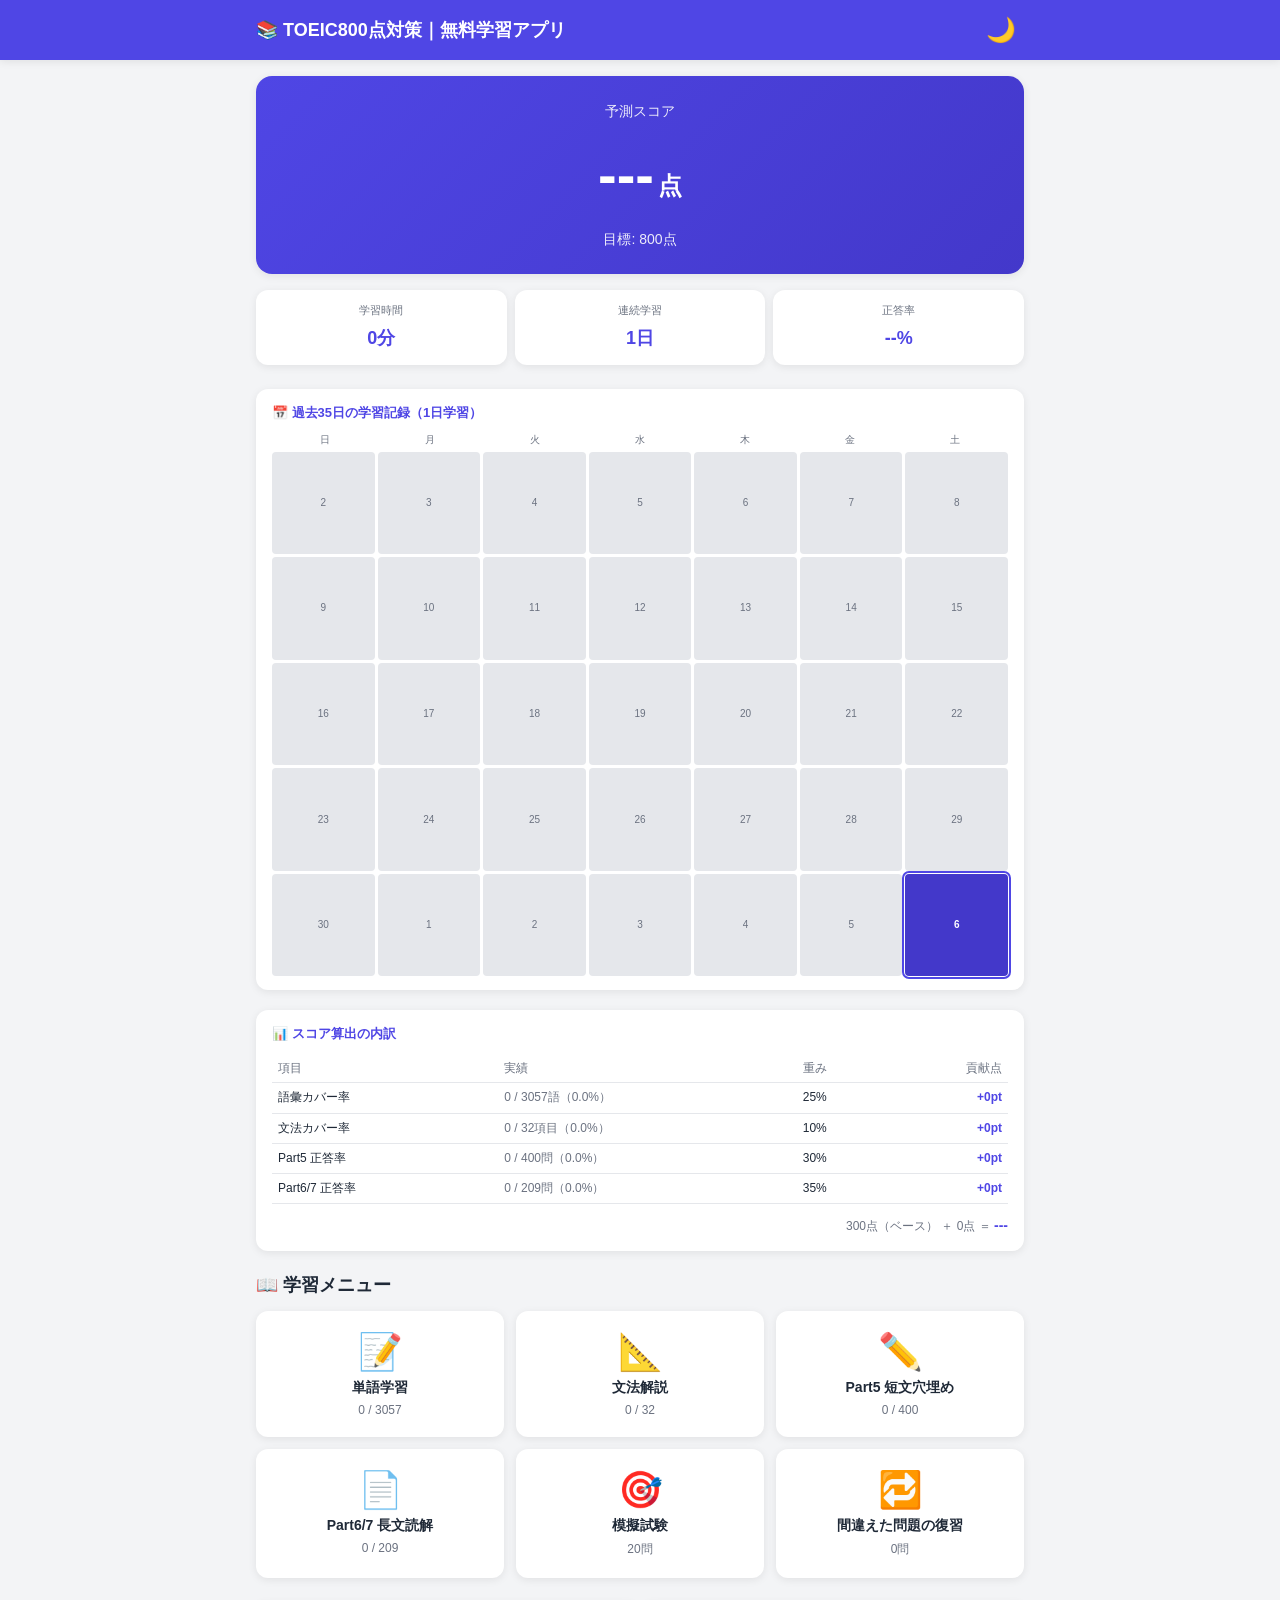
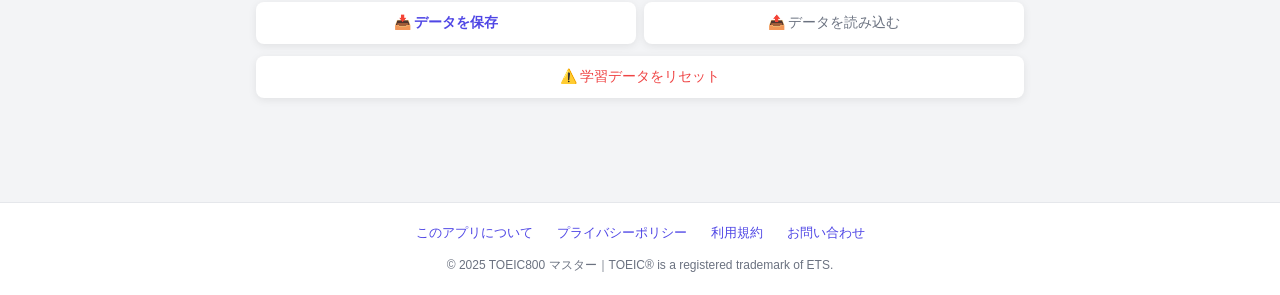
==== commit 84fb9a48: "Add study calendar and backup/restore features Study Calendar: - Track study dates in state.studyLog" ====
--- a/index.html
+++ b/index.html
@@ -78,6 +78,8 @@
         </div>
       </div>
 
+      <div id="studyCalendar" class="study-calendar"></div>
+
       <div id="scoreBreakdown" class="score-breakdown"></div>
 
       <h2 class="section-title">📖 学習メニュー</h2>
@@ -114,6 +116,11 @@
         </button>
       </div>
 
+      <div class="backup-btns">
+        <button id="backupBtn" class="backup-btn">📥 データを保存</button>
+        <button id="restoreBtn" class="restore-btn">📤 データを読み込む</button>
+        <input type="file" id="restoreInput" accept=".json" style="display:none">
+      </div>
       <button id="resetBtn" class="reset-btn">⚠️ 学習データをリセット</button>
     </section>
 
@@ -121,6 +128,11 @@
     <section id="vocabScreen" class="screen">
       <button class="back-btn" data-screen="home">← ホームに戻る</button>
       <h2 class="screen-title">📝 単語学習</h2>
+      <div class="vocab-mode-selector">
+        <button class="vocab-mode-btn active" id="modeAll">📋 全単語</button>
+        <button class="vocab-mode-btn" id="modeShuffle">🔀 シャッフル</button>
+        <button class="vocab-mode-btn" id="modeUnknown">📌 未習得</button>
+      </div>
       <div class="progress-bar"><div class="progress-fill" id="vocabBar"></div></div>
       <div class="card-counter" id="vocabCounter">1 / 100</div>
       <div class="flashcard" id="flashcard">
@@ -133,6 +145,7 @@
           <div class="flashcard-back">
             <div class="word-japanese" id="wordJa">意味</div>
             <div class="word-example" id="wordEx">例文</div>
+            <div class="word-example-ja" id="wordExJa"></div>
           </div>
         </div>
       </div>
--- a/style.css
+++ b/style.css
@@ -230,6 +230,93 @@
   box-shadow: var(--shadow);
 }
 
+/* ============ 学習カレンダー ============ */
+.study-calendar {
+  background: var(--bg-card);
+  border-radius: 12px;
+  padding: 14px 16px;
+  margin-bottom: 20px;
+  box-shadow: var(--shadow);
+}
+
+.calendar-title {
+  font-weight: 600;
+  color: var(--primary);
+  font-size: 13px;
+  margin-bottom: 8px;
+}
+
+.calendar-header {
+  display: grid;
+  grid-template-columns: repeat(7, 1fr);
+  margin-bottom: 4px;
+}
+
+.calendar-header span {
+  text-align: center;
+  font-size: 10px;
+  color: var(--text-sub);
+}
+
+.calendar-grid {
+  display: grid;
+  grid-template-columns: repeat(7, 1fr);
+  gap: 3px;
+}
+
+.calendar-day {
+  aspect-ratio: 1;
+  border-radius: 4px;
+  background: var(--border);
+  display: flex;
+  align-items: center;
+  justify-content: center;
+  font-size: 10px;
+  color: var(--text-sub);
+}
+
+.calendar-day.studied {
+  background: var(--primary);
+  color: #fff;
+  font-weight: 600;
+}
+
+.calendar-day.today {
+  outline: 2px solid var(--primary);
+  outline-offset: 1px;
+}
+
+.calendar-day.studied.today {
+  background: var(--primary-dark);
+}
+
+/* ============ バックアップ・リストア ============ */
+.backup-btns {
+  display: grid;
+  grid-template-columns: 1fr 1fr;
+  gap: 8px;
+  margin-bottom: 12px;
+}
+
+.backup-btn {
+  padding: 12px;
+  background: var(--bg-card);
+  color: var(--primary);
+  border-radius: 8px;
+  font-size: 14px;
+  font-weight: 600;
+  box-shadow: var(--shadow);
+}
+
+.restore-btn {
+  padding: 12px;
+  background: var(--bg-card);
+  color: var(--text-sub);
+  border-radius: 8px;
+  font-size: 14px;
+  box-shadow: var(--shadow);
+}
+
 /* ============ スコア内訳 ============ */
 .score-breakdown {
   background: var(--bg-card);
@@ -306,8 +393,32 @@
 
 .screen-title {
   font-size: 22px;
-  margin-bottom: 16px;
-  color: var(--text);
+  margin-bottom: 12px;
+  color: var(--text);
+}
+
+/* ============ 単語モードセレクター ============ */
+.vocab-mode-selector {
+  display: flex;
+  gap: 8px;
+  margin-bottom: 14px;
+}
+
+.vocab-mode-btn {
+  flex: 1;
+  padding: 8px 4px;
+  border-radius: 8px;
+  font-size: 13px;
+  background: var(--bg-card);
+  color: var(--text-sub);
+  box-shadow: var(--shadow);
+  transition: background 0.15s, color 0.15s;
+}
+
+.vocab-mode-btn.active {
+  background: var(--primary);
+  color: #fff;
+  font-weight: 600;
 }
 
 /* ============ プログレスバー ============ */
@@ -405,7 +516,16 @@
   font-size: 15px;
   color: var(--text-sub);
   font-style: italic;
+  padding: 0 12px 6px;
+}
+
+.word-example-ja {
+  font-size: 13px;
+  color: var(--text-sub);
   padding: 0 12px;
+  border-top: 1px solid var(--border);
+  margin: 0 12px;
+  padding-top: 8px;
 }
 
 /* ============ ボタン群 ============ */
--- a/style.css
+++ b/style.css
@@ -230,6 +230,93 @@
   box-shadow: var(--shadow);
 }
 
+/* ============ 学習カレンダー ============ */
+.study-calendar {
+  background: var(--bg-card);
+  border-radius: 12px;
+  padding: 14px 16px;
+  margin-bottom: 20px;
+  box-shadow: var(--shadow);
+}
+
+.calendar-title {
+  font-weight: 600;
+  color: var(--primary);
+  font-size: 13px;
+  margin-bottom: 8px;
+}
+
+.calendar-header {
+  display: grid;
+  grid-template-columns: repeat(7, 1fr);
+  margin-bottom: 4px;
+}
+
+.calendar-header span {
+  text-align: center;
+  font-size: 10px;
+  color: var(--text-sub);
+}
+
+.calendar-grid {
+  display: grid;
+  grid-template-columns: repeat(7, 1fr);
+  gap: 3px;
+}
+
+.calendar-day {
+  aspect-ratio: 1;
+  border-radius: 4px;
+  background: var(--border);
+  display: flex;
+  align-items: center;
+  justify-content: center;
+  font-size: 10px;
+  color: var(--text-sub);
+}
+
+.calendar-day.studied {
+  background: var(--primary);
+  color: #fff;
+  font-weight: 600;
+}
+
+.calendar-day.today {
+  outline: 2px solid var(--primary);
+  outline-offset: 1px;
+}
+
+.calendar-day.studied.today {
+  background: var(--primary-dark);
+}
+
+/* ============ バックアップ・リストア ============ */
+.backup-btns {
+  display: grid;
+  grid-template-columns: 1fr 1fr;
+  gap: 8px;
+  margin-bottom: 12px;
+}
+
+.backup-btn {
+  padding: 12px;
+  background: var(--bg-card);
+  color: var(--primary);
+  border-radius: 8px;
+  font-size: 14px;
+  font-weight: 600;
+  box-shadow: var(--shadow);
+}
+
+.restore-btn {
+  padding: 12px;
+  background: var(--bg-card);
+  color: var(--text-sub);
+  border-radius: 8px;
+  font-size: 14px;
+  box-shadow: var(--shadow);
+}
+
 /* ============ スコア内訳 ============ */
 .score-breakdown {
   background: var(--bg-card);
@@ -306,8 +393,32 @@
 
 .screen-title {
   font-size: 22px;
-  margin-bottom: 16px;
-  color: var(--text);
+  margin-bottom: 12px;
+  color: var(--text);
+}
+
+/* ============ 単語モードセレクター ============ */
+.vocab-mode-selector {
+  display: flex;
+  gap: 8px;
+  margin-bottom: 14px;
+}
+
+.vocab-mode-btn {
+  flex: 1;
+  padding: 8px 4px;
+  border-radius: 8px;
+  font-size: 13px;
+  background: var(--bg-card);
+  color: var(--text-sub);
+  box-shadow: var(--shadow);
+  transition: background 0.15s, color 0.15s;
+}
+
+.vocab-mode-btn.active {
+  background: var(--primary);
+  color: #fff;
+  font-weight: 600;
 }
 
 /* ============ プログレスバー ============ */
@@ -405,7 +516,16 @@
   font-size: 15px;
   color: var(--text-sub);
   font-style: italic;
+  padding: 0 12px 6px;
+}
+
+.word-example-ja {
+  font-size: 13px;
+  color: var(--text-sub);
   padding: 0 12px;
+  border-top: 1px solid var(--border);
+  margin: 0 12px;
+  padding-top: 8px;
 }
 
 /* ============ ボタン群 ============ */
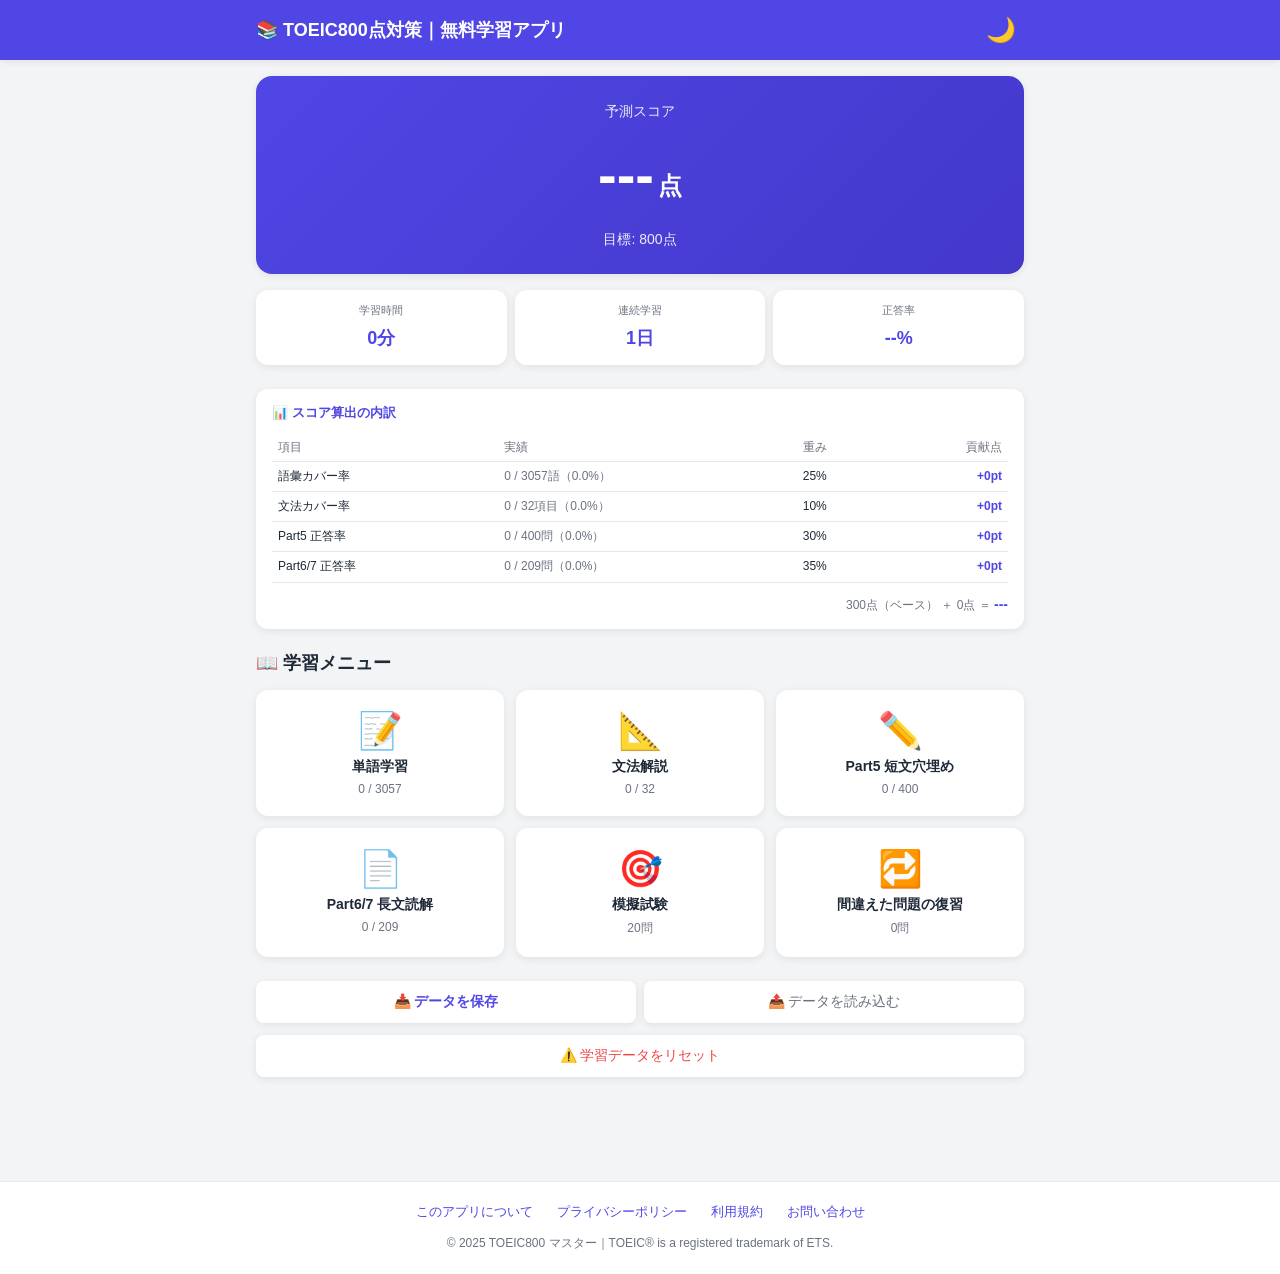
==== commit c34abc84: "Remove study calendar feature Remove studyCalendar div, renderStudyCalendar(), localDateStr(), study" ====
--- a/index.html
+++ b/index.html
@@ -77,8 +77,6 @@
           <div class="stat-value" id="accuracy">--%</div>
         </div>
       </div>
-
-      <div id="studyCalendar" class="study-calendar"></div>
 
       <div id="scoreBreakdown" class="score-breakdown"></div>
 
--- a/style.css
+++ b/style.css
@@ -230,66 +230,6 @@
   box-shadow: var(--shadow);
 }
 
-/* ============ 学習カレンダー ============ */
-.study-calendar {
-  background: var(--bg-card);
-  border-radius: 12px;
-  padding: 14px 16px;
-  margin-bottom: 20px;
-  box-shadow: var(--shadow);
-}
-
-.calendar-title {
-  font-weight: 600;
-  color: var(--primary);
-  font-size: 13px;
-  margin-bottom: 8px;
-}
-
-.calendar-header {
-  display: grid;
-  grid-template-columns: repeat(7, 1fr);
-  margin-bottom: 4px;
-}
-
-.calendar-header span {
-  text-align: center;
-  font-size: 10px;
-  color: var(--text-sub);
-}
-
-.calendar-grid {
-  display: grid;
-  grid-template-columns: repeat(7, 1fr);
-  gap: 3px;
-}
-
-.calendar-day {
-  aspect-ratio: 1;
-  border-radius: 4px;
-  background: var(--border);
-  display: flex;
-  align-items: center;
-  justify-content: center;
-  font-size: 10px;
-  color: var(--text-sub);
-}
-
-.calendar-day.studied {
-  background: var(--primary);
-  color: #fff;
-  font-weight: 600;
-}
-
-.calendar-day.today {
-  outline: 2px solid var(--primary);
-  outline-offset: 1px;
-}
-
-.calendar-day.studied.today {
-  background: var(--primary-dark);
-}
-
 /* ============ バックアップ・リストア ============ */
 .backup-btns {
   display: grid;
--- a/style.css
+++ b/style.css
@@ -230,66 +230,6 @@
   box-shadow: var(--shadow);
 }
 
-/* ============ 学習カレンダー ============ */
-.study-calendar {
-  background: var(--bg-card);
-  border-radius: 12px;
-  padding: 14px 16px;
-  margin-bottom: 20px;
-  box-shadow: var(--shadow);
-}
-
-.calendar-title {
-  font-weight: 600;
-  color: var(--primary);
-  font-size: 13px;
-  margin-bottom: 8px;
-}
-
-.calendar-header {
-  display: grid;
-  grid-template-columns: repeat(7, 1fr);
-  margin-bottom: 4px;
-}
-
-.calendar-header span {
-  text-align: center;
-  font-size: 10px;
-  color: var(--text-sub);
-}
-
-.calendar-grid {
-  display: grid;
-  grid-template-columns: repeat(7, 1fr);
-  gap: 3px;
-}
-
-.calendar-day {
-  aspect-ratio: 1;
-  border-radius: 4px;
-  background: var(--border);
-  display: flex;
-  align-items: center;
-  justify-content: center;
-  font-size: 10px;
-  color: var(--text-sub);
-}
-
-.calendar-day.studied {
-  background: var(--primary);
-  color: #fff;
-  font-weight: 600;
-}
-
-.calendar-day.today {
-  outline: 2px solid var(--primary);
-  outline-offset: 1px;
-}
-
-.calendar-day.studied.today {
-  background: var(--primary-dark);
-}
-
 /* ============ バックアップ・リストア ============ */
 .backup-btns {
   display: grid;
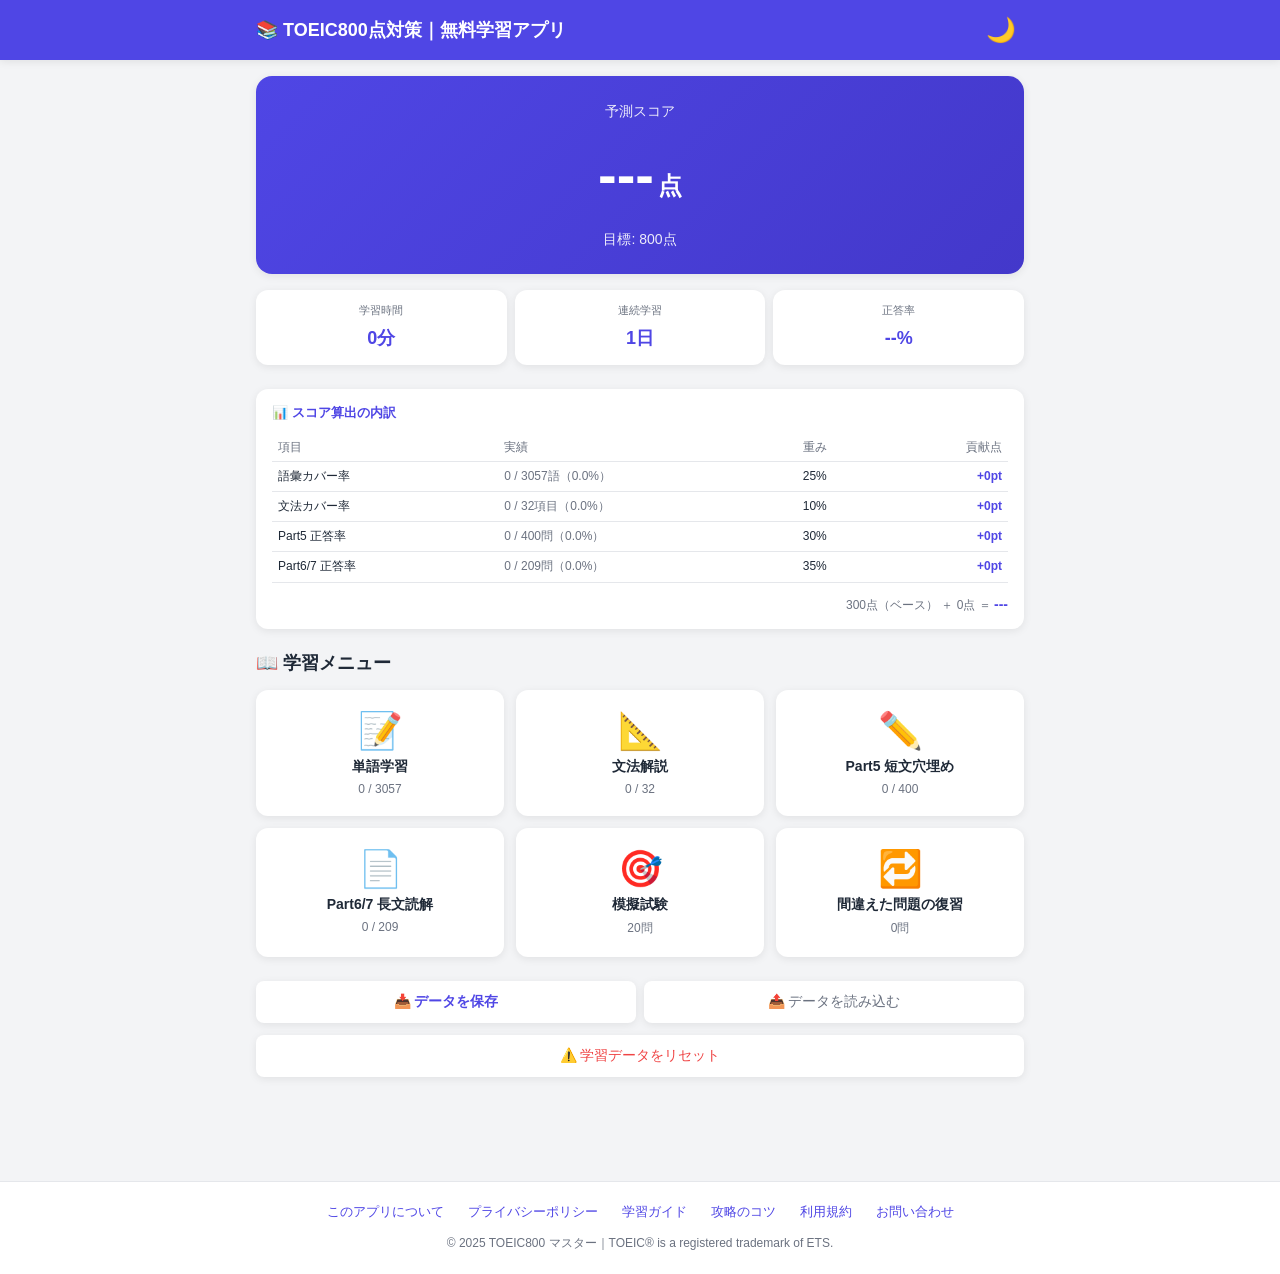
==== commit a7b79f29: "Add content pages for AdSense re-review AdSense rejection reason: main page is app-navigation focuse" ====
--- a/index.html
+++ b/index.html
@@ -242,6 +242,8 @@
     <nav class="footer-nav">
       <a href="about.html">このアプリについて</a>
       <a href="privacy.html">プライバシーポリシー</a>
+      <a href="guide.html">学習ガイド</a>
+      <a href="tips.html">攻略のコツ</a>
       <a href="terms.html">利用規約</a>
       <a href="contact.html">お問い合わせ</a>
     </nav>
